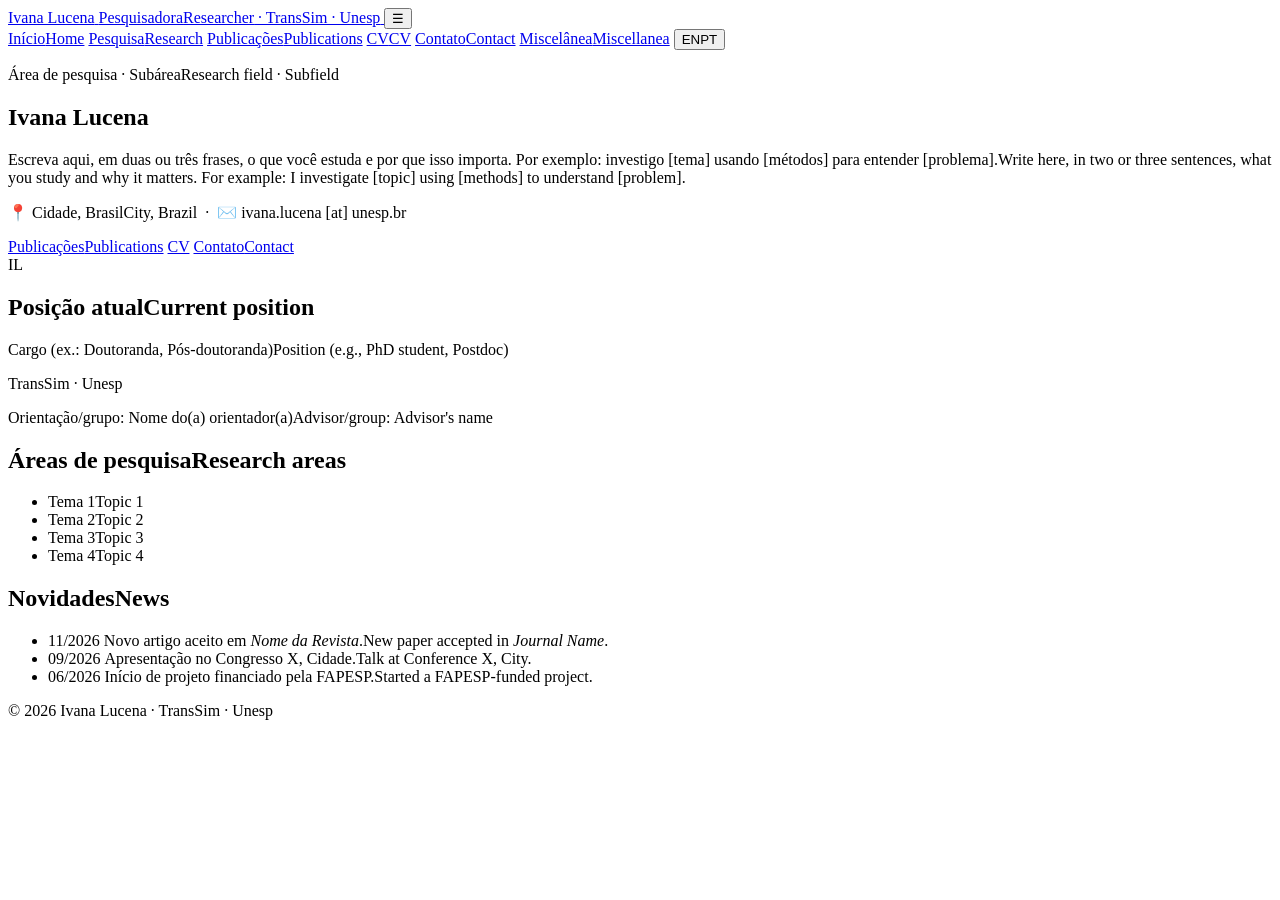
==== index.html @ 4d0b565d "Add files via upload" ====
<!doctype html>
<html lang="pt-BR" data-lang="pt">
<head>
<meta charset="utf-8">
<meta name="viewport" content="width=device-width, initial-scale=1">
<title>Início · Ivana Lucena</title>
<meta name="description" content="Ivana Lucena — pesquisadora, TransSim · Unesp. Produção acadêmica, publicações e CV.">
<link rel="preconnect" href="https://fonts.googleapis.com">
<link rel="preconnect" href="https://fonts.gstatic.com" crossorigin>
<link href="https://fonts.googleapis.com/css2?family=Fraunces:opsz,wght@9..144,400;9..144,600&family=Inter:wght@400;500;600&display=swap" rel="stylesheet">
<link rel="stylesheet" href="assets/style.css">
<script>try{var l=localStorage.getItem("lang");if(l)document.documentElement.setAttribute("data-lang",l)}catch(e){}</script>
</head>
<body>
<header class="site-header">
  <div class="wrap header-inner">
    <a class="brand" href="index.html">
      <span class="brand-name">Ivana Lucena</span>
      <span class="brand-sub"><span lang="pt">Pesquisadora</span><span lang="en">Researcher</span> · TransSim · Unesp</span>
    </a>
    <button class="menu-btn" aria-label="Menu" aria-expanded="false">☰</button>
    <nav class="nav">
      <a href="index.html" class="active" aria-current="page"><span lang="pt">Início</span><span lang="en">Home</span></a>
<a href="pesquisa.html"><span lang="pt">Pesquisa</span><span lang="en">Research</span></a>
<a href="publicacoes.html"><span lang="pt">Publicações</span><span lang="en">Publications</span></a>
<a href="cv.html"><span lang="pt">CV</span><span lang="en">CV</span></a>
<a href="contato.html"><span lang="pt">Contato</span><span lang="en">Contact</span></a>
<a href="miscelanea.html"><span lang="pt">Miscelânea</span><span lang="en">Miscellanea</span></a>
      <button class="lang-btn" type="button" aria-label="Mudar idioma / Switch language"><span lang="pt">EN</span><span lang="en">PT</span></button>
    </nav>
  </div>
</header>
<main class="wrap">

<section class="hero">
  <div class="hero-text">
    <p class="eyebrow"><span lang="pt">Área de pesquisa · Subárea</span><span lang="en">Research field · Subfield</span></p>
    <h1>Ivana Lucena</h1>
    <p class="lead"><span lang="pt">Escreva aqui, em duas ou três frases, o que você estuda e por que isso importa. Por exemplo: investigo [tema] usando [métodos] para entender [problema].</span><span lang="en">Write here, in two or three sentences, what you study and why it matters. For example: I investigate [topic] using [methods] to understand [problem].</span></p>
    <p class="meta">📍 <span lang="pt">Cidade, Brasil</span><span lang="en">City, Brazil</span> &nbsp;·&nbsp; ✉️ <span class="email" data-u="ivana.lucena" data-d="unesp.br">ivana.lucena [at] unesp.br</span></p>
    <div class="actions">
      <a class="btn primary" href="publicacoes.html"><span lang="pt">Publicações</span><span lang="en">Publications</span></a>
      <a class="btn" href="cv.html">CV</a>
      <a class="btn" href="contato.html"><span lang="pt">Contato</span><span lang="en">Contact</span></a>
    </div>
  </div>
  <div class="hero-photo">
    <!-- Troque por <img src="assets/foto.jpg" alt="Ivana Lucena"> -->
    <div class="photo-placeholder" aria-label="Foto">IL</div>
  </div>
</section>

<section class="grid-2">
  <div class="card">
    <h2><span lang="pt">Posição atual</span><span lang="en">Current position</span></h2>
    <p class="strong"><span lang="pt">Cargo (ex.: Doutoranda, Pós-doutoranda)</span><span lang="en">Position (e.g., PhD student, Postdoc)</span></p>
    <p>TransSim · Unesp</p>
    <p class="muted"><span lang="pt">Orientação/grupo: Nome do(a) orientador(a)</span><span lang="en">Advisor/group: Advisor's name</span></p>
  </div>
  <div class="card">
    <h2><span lang="pt">Áreas de pesquisa</span><span lang="en">Research areas</span></h2>
    <ul class="tags"><li><span lang="pt">Tema 1</span><span lang="en">Topic 1</span></li><li><span lang="pt">Tema 2</span><span lang="en">Topic 2</span></li><li><span lang="pt">Tema 3</span><span lang="en">Topic 3</span></li><li><span lang="pt">Tema 4</span><span lang="en">Topic 4</span></li></ul>
  </div>
</section>

<section>
  <h2 class="section-title"><span lang="pt">Novidades</span><span lang="en">News</span></h2>
  <ul class="news">
    <li><time>11/2026</time> <span lang="pt">Novo artigo aceito em <em>Nome da Revista</em>.</span><span lang="en">New paper accepted in <em>Journal Name</em>.</span></li>
    <li><time>09/2026</time> <span lang="pt">Apresentação no Congresso X, Cidade.</span><span lang="en">Talk at Conference X, City.</span></li>
    <li><time>06/2026</time> <span lang="pt">Início de projeto financiado pela FAPESP.</span><span lang="en">Started a FAPESP-funded project.</span></li>
  </ul>
</section>

</main>
<footer class="site-footer">
  <div class="wrap">© 2026 Ivana Lucena · TransSim · Unesp</div>
</footer>
<script src="assets/main.js"></script>
</body>
</html>
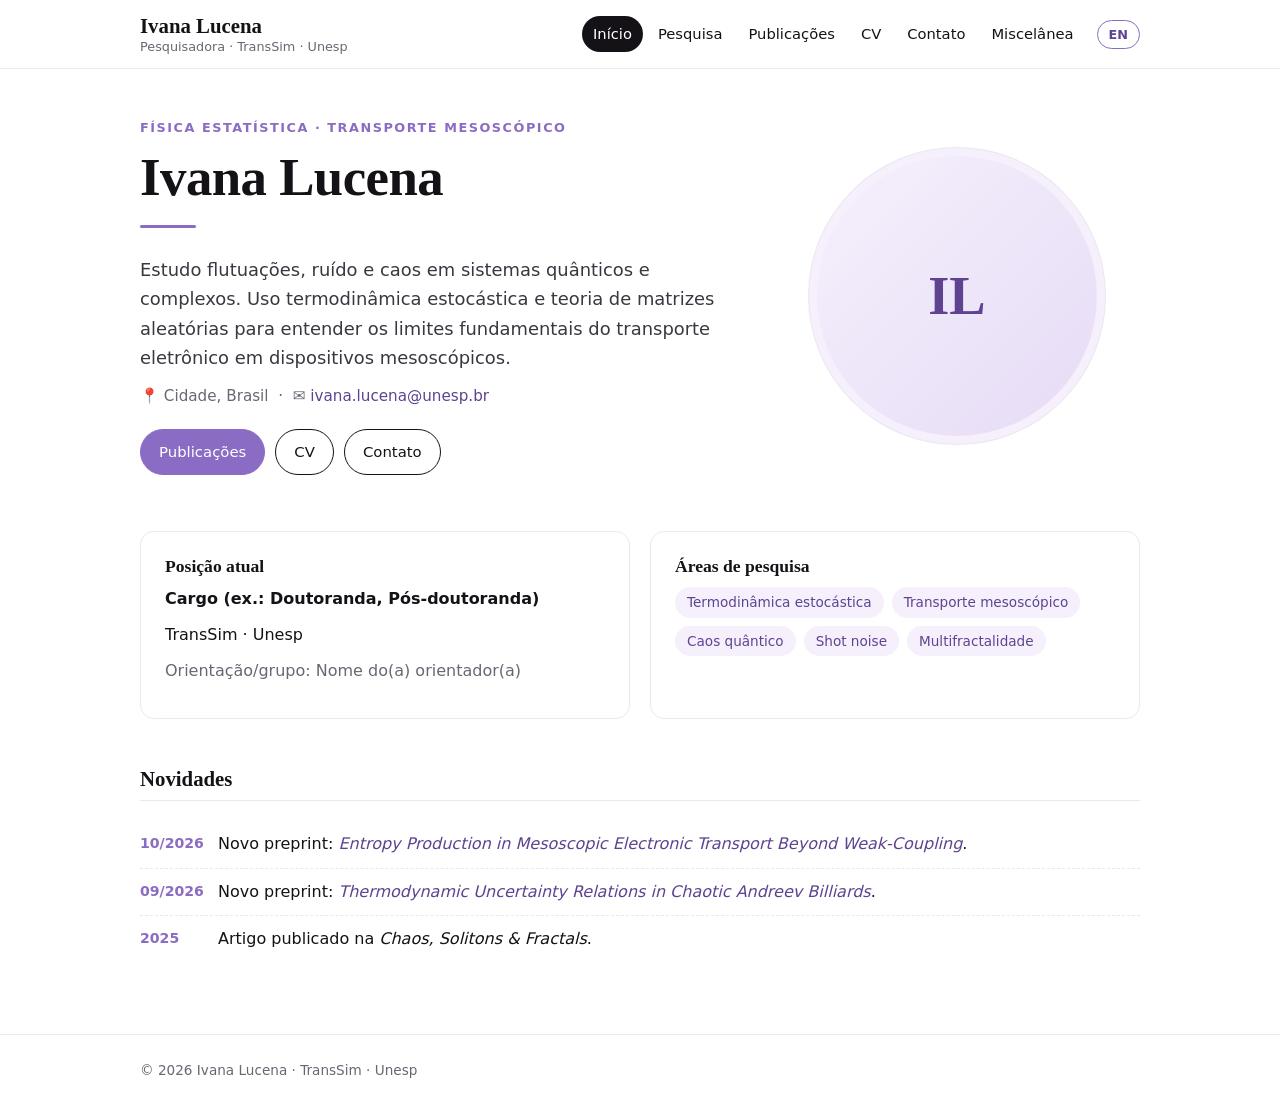
==== commit b8a0e9f8: "Add files via upload" ====
--- a/index.html
+++ b/index.html
@@ -34,9 +34,9 @@
 
 <section class="hero">
   <div class="hero-text">
-    <p class="eyebrow"><span lang="pt">Área de pesquisa · Subárea</span><span lang="en">Research field · Subfield</span></p>
+    <p class="eyebrow"><span lang="pt">Física Estatística · Transporte Mesoscópico</span><span lang="en">Statistical Physics · Mesoscopic Transport</span></p>
     <h1>Ivana Lucena</h1>
-    <p class="lead"><span lang="pt">Escreva aqui, em duas ou três frases, o que você estuda e por que isso importa. Por exemplo: investigo [tema] usando [métodos] para entender [problema].</span><span lang="en">Write here, in two or three sentences, what you study and why it matters. For example: I investigate [topic] using [methods] to understand [problem].</span></p>
+    <p class="lead"><span lang="pt">Estudo flutuações, ruído e caos em sistemas quânticos e complexos. Uso termodinâmica estocástica e teoria de matrizes aleatórias para entender os limites fundamentais do transporte eletrônico em dispositivos mesoscópicos.</span><span lang="en">I study fluctuations, noise and chaos in quantum and complex systems. I use stochastic thermodynamics and random matrix theory to understand the fundamental limits of electronic transport in mesoscopic devices.</span></p>
     <p class="meta">📍 <span lang="pt">Cidade, Brasil</span><span lang="en">City, Brazil</span> &nbsp;·&nbsp; ✉️ <span class="email" data-u="ivana.lucena" data-d="unesp.br">ivana.lucena [at] unesp.br</span></p>
     <div class="actions">
       <a class="btn primary" href="publicacoes.html"><span lang="pt">Publicações</span><span lang="en">Publications</span></a>
@@ -59,16 +59,16 @@
   </div>
   <div class="card">
     <h2><span lang="pt">Áreas de pesquisa</span><span lang="en">Research areas</span></h2>
-    <ul class="tags"><li><span lang="pt">Tema 1</span><span lang="en">Topic 1</span></li><li><span lang="pt">Tema 2</span><span lang="en">Topic 2</span></li><li><span lang="pt">Tema 3</span><span lang="en">Topic 3</span></li><li><span lang="pt">Tema 4</span><span lang="en">Topic 4</span></li></ul>
+    <ul class="tags"><li><span lang="pt">Termodinâmica estocástica</span><span lang="en">Stochastic thermodynamics</span></li><li><span lang="pt">Transporte mesoscópico</span><span lang="en">Mesoscopic transport</span></li><li><span lang="pt">Caos quântico</span><span lang="en">Quantum chaos</span></li><li>Shot noise</li><li><span lang="pt">Multifractalidade</span><span lang="en">Multifractality</span></li></ul>
   </div>
 </section>
 
 <section>
   <h2 class="section-title"><span lang="pt">Novidades</span><span lang="en">News</span></h2>
   <ul class="news">
-    <li><time>11/2026</time> <span lang="pt">Novo artigo aceito em <em>Nome da Revista</em>.</span><span lang="en">New paper accepted in <em>Journal Name</em>.</span></li>
-    <li><time>09/2026</time> <span lang="pt">Apresentação no Congresso X, Cidade.</span><span lang="en">Talk at Conference X, City.</span></li>
-    <li><time>06/2026</time> <span lang="pt">Início de projeto financiado pela FAPESP.</span><span lang="en">Started a FAPESP-funded project.</span></li>
+    <li><time>10/2026</time> <span lang="pt">Novo preprint: <a href="https://arxiv.org/abs/2610.12652" target="_blank" rel="noopener"><em>Entropy Production in Mesoscopic Electronic Transport Beyond Weak-Coupling</em></a>.</span><span lang="en">New preprint: <a href="https://arxiv.org/abs/2610.12652" target="_blank" rel="noopener"><em>Entropy Production in Mesoscopic Electronic Transport Beyond Weak-Coupling</em></a>.</span></li>
+    <li><time>09/2026</time> <span lang="pt">Novo preprint: <a href="https://arxiv.org/abs/2609.27065" target="_blank" rel="noopener"><em>Thermodynamic Uncertainty Relations in Chaotic Andreev Billiards</em></a>.</span><span lang="en">New preprint: <a href="https://arxiv.org/abs/2609.27065" target="_blank" rel="noopener"><em>Thermodynamic Uncertainty Relations in Chaotic Andreev Billiards</em></a>.</span></li>
+    <li><time>2025</time> <span lang="pt">Artigo publicado na <em>Chaos, Solitons &amp; Fractals</em>.</span><span lang="en">Paper published in <em>Chaos, Solitons &amp; Fractals</em>.</span></li>
   </ul>
 </section>
 
--- a/assets/style.css
+++ b/assets/style.css
@@ -0,0 +1,136 @@
+/* ===== Cores — troque aqui para mudar o site inteiro ===== */
+:root{
+  --bg:#ffffff;
+  --ink:#141216;        /* preto */
+  --muted:#6b6672;
+  --line:#ebe6f2;
+  --accent:#8b6cc4;     /* roxo delicado */
+  --accent-dark:#5e4391;
+  --accent-soft:#f5f0fc;
+  --radius:14px;
+  --serif:"Fraunces",Georgia,serif;
+  --sans:"Inter",system-ui,-apple-system,"Segoe UI",sans-serif;
+}
+*{box-sizing:border-box}
+html{scroll-behavior:smooth}
+body{margin:0;background:var(--bg);color:var(--ink);font:16px/1.65 var(--sans);-webkit-font-smoothing:antialiased}
+a{color:var(--accent-dark);text-decoration:none}
+a:hover{text-decoration:underline}
+.wrap{max-width:1040px;margin:0 auto;padding:0 20px}
+main.wrap{padding-top:48px;padding-bottom:72px}
+
+/* idiomas */
+html[data-lang="pt"] [lang="en"], html[data-lang="en"] [lang="pt"]{display:none}
+
+/* header */
+.site-header{position:sticky;top:0;z-index:10;background:rgba(255,255,255,.92);backdrop-filter:blur(8px);border-bottom:1px solid var(--line)}
+.header-inner{display:flex;align-items:center;justify-content:space-between;gap:16px;min-height:68px}
+.brand{display:flex;flex-direction:column;color:var(--ink);line-height:1.2}
+.brand:hover{text-decoration:none}
+.brand-name{font-family:var(--serif);font-size:1.3rem;font-weight:600}
+.brand-sub{font-size:.8rem;color:var(--muted)}
+.nav{display:flex;align-items:center;gap:4px;flex-wrap:wrap}
+.nav a{color:var(--ink);padding:6px 11px;border-radius:999px;font-size:.92rem;font-weight:500}
+.nav a:hover{background:var(--accent-soft);text-decoration:none}
+.nav a.active{background:var(--ink);color:#fff}
+.lang-btn{margin-left:8px;border:1px solid var(--accent);background:#fff;color:var(--accent-dark);font:600 .8rem var(--sans);padding:6px 11px;border-radius:999px;cursor:pointer}
+.lang-btn:hover{background:var(--accent);color:#fff}
+.menu-btn{display:none;border:0;background:none;font-size:1.5rem;cursor:pointer;color:var(--ink)}
+
+/* tipografia */
+h1,h2,h3{font-family:var(--serif);font-weight:600;line-height:1.2;margin:0 0 .5em}
+h1{font-size:clamp(2.2rem,5vw,3.3rem);letter-spacing:-.01em}
+h2{font-size:1.3rem}
+h3{font-size:1.35rem}
+h4{font:600 .78rem var(--sans);text-transform:uppercase;letter-spacing:.08em;color:var(--muted);margin:1.2em 0 .4em}
+p{margin:0 0 .6em}
+.eyebrow{font-size:.8rem;font-weight:600;letter-spacing:.12em;text-transform:uppercase;color:var(--accent);margin-bottom:.6em}
+.lead{font-size:1.12rem;color:#3b3740;max-width:62ch}
+.muted{color:var(--muted)}
+.strong{font-weight:600}
+.meta{color:var(--muted);font-size:.95rem}
+.section-title{border-bottom:1px solid var(--line);padding-bottom:.4em;margin:48px 0 20px}
+
+/* hero */
+.hero{display:grid;grid-template-columns:1.6fr 1fr;gap:48px;align-items:center;margin-bottom:56px}
+.hero h1::after{content:"";display:block;width:56px;height:3px;background:var(--accent);border-radius:3px;margin-top:16px}
+.hero-photo{display:flex;justify-content:center}
+.hero-photo img,.photo-placeholder{width:min(280px,100%);aspect-ratio:1;border-radius:50%;object-fit:cover;box-shadow:0 0 0 8px var(--accent-soft),0 0 0 9px var(--line)}
+.photo-placeholder{display:grid;place-items:center;background:linear-gradient(135deg,var(--accent-soft),#e6dcf6);font:600 3.4rem var(--serif);color:var(--accent-dark)}
+
+/* botões */
+.actions{display:flex;flex-wrap:wrap;gap:10px;margin-top:20px}
+.btn{display:inline-block;padding:10px 18px;border:1px solid var(--ink);border-radius:999px;color:var(--ink);font-weight:500;font-size:.93rem;transition:.15s}
+.btn:hover{background:var(--ink);color:#fff;text-decoration:none}
+.btn.primary{background:var(--accent);border-color:var(--accent);color:#fff}
+.btn.primary:hover{background:var(--accent-dark);border-color:var(--accent-dark)}
+
+/* cards */
+.grid-2{display:grid;grid-template-columns:repeat(2,1fr);gap:20px}
+.card{border:1px solid var(--line);border-radius:var(--radius);padding:24px;background:#fff}
+.card h2{font-size:1.1rem}
+.card h2:not(:first-child){margin-top:1.2em}
+.tags{list-style:none;padding:0;margin:10px 0 0;display:flex;flex-wrap:wrap;gap:8px}
+.tags li{background:var(--accent-soft);color:var(--accent-dark);padding:4px 12px;border-radius:999px;font-size:.85rem;font-weight:500}
+
+/* novidades */
+.news{list-style:none;padding:0;margin:0}
+.news li{padding:10px 0;border-bottom:1px dashed var(--line);display:flex;gap:14px}
+.news li:last-child{border-bottom:0}
+.news time{flex:0 0 64px;color:var(--accent);font-weight:600;font-size:.88rem;padding-top:1px}
+
+/* páginas internas */
+.page-head{margin-bottom:36px}
+.pillar{display:grid;grid-template-columns:72px 1fr;gap:16px;padding:28px 0;border-top:1px solid var(--line)}
+.pillar-num{font:600 2.2rem var(--serif);color:var(--accent)}
+.bullets{margin:0;padding-left:1.2em}
+.bullets li::marker{color:var(--accent)}
+.bullets.small{font-size:.93rem}
+
+/* publicações */
+.metrics{display:flex;gap:16px;flex-wrap:wrap;margin:20px 0 4px}
+.metric{border:1px solid var(--line);border-radius:var(--radius);padding:14px 22px;min-width:120px}
+.metric .num{display:block;font:600 1.8rem var(--serif);color:var(--accent-dark)}
+.metric .lbl{font-size:.82rem;color:var(--muted)}
+.pub-tools{display:flex;flex-wrap:wrap;gap:12px;align-items:center;margin-bottom:8px}
+#pub-search{flex:1 1 220px;padding:10px 14px;border:1px solid var(--line);border-radius:999px;font:inherit}
+#pub-search:focus{outline:2px solid var(--accent);border-color:transparent}
+.filters{display:flex;flex-wrap:wrap;gap:6px}
+.chip{border:1px solid var(--line);background:#fff;border-radius:999px;padding:6px 13px;font:500 .85rem var(--sans);cursor:pointer;color:var(--ink)}
+.chip.on{background:var(--ink);color:#fff;border-color:var(--ink)}
+.year{font-size:1.6rem;color:var(--accent);margin:40px 0 8px}
+.pub{padding:16px 0 16px 18px;border-left:2px solid var(--line);margin-bottom:6px;transition:.15s}
+.pub:hover{border-left-color:var(--accent)}
+.pub-title{font-weight:600;font-size:1.03rem}
+.pub-authors{color:#3b3740;font-size:.93rem}
+.pub-venue{font-style:italic;color:var(--muted);font-size:.93rem}
+.pub-link{font-size:.85rem;font-weight:600}
+.badge{display:inline-block;vertical-align:middle;margin-left:6px;font:600 .7rem var(--sans);text-transform:uppercase;letter-spacing:.05em;background:var(--accent-soft);color:var(--accent-dark);padding:2px 8px;border-radius:999px}
+
+/* CV */
+.timeline{list-style:none;padding:0;margin:0}
+.tl-item{display:grid;grid-template-columns:150px 1fr;gap:20px;padding:12px 0;border-bottom:1px dashed var(--line)}
+.tl-item p{margin:0}
+.tl-when{color:var(--accent);font-weight:600;font-size:.9rem}
+.link-list{list-style:none;padding:0;margin:0}
+.link-list li{padding:6px 0}
+
+/* footer */
+.site-footer{border-top:1px solid var(--line);padding:24px 0;color:var(--muted);font-size:.85rem}
+
+/* celular */
+@media (max-width:820px){
+  .menu-btn{display:block}
+  .nav{display:none;position:absolute;top:68px;left:0;right:0;background:#fff;border-bottom:1px solid var(--line);flex-direction:column;align-items:stretch;padding:10px 16px 16px}
+  .nav.open{display:flex}
+  .nav a{padding:10px 12px}
+  .lang-btn{margin:8px 0 0;align-self:flex-start}
+  .hero{grid-template-columns:1fr;gap:28px}
+  .hero-photo{order:-1;justify-content:flex-start}
+  .hero-photo img,.photo-placeholder{width:140px;font-size:2rem}
+  .grid-2{grid-template-columns:1fr}
+  .tl-item{grid-template-columns:1fr;gap:2px}
+  .pillar{grid-template-columns:1fr;gap:0}
+  main.wrap{padding-top:32px}
+  .wrap{padding:0 16px}
+}
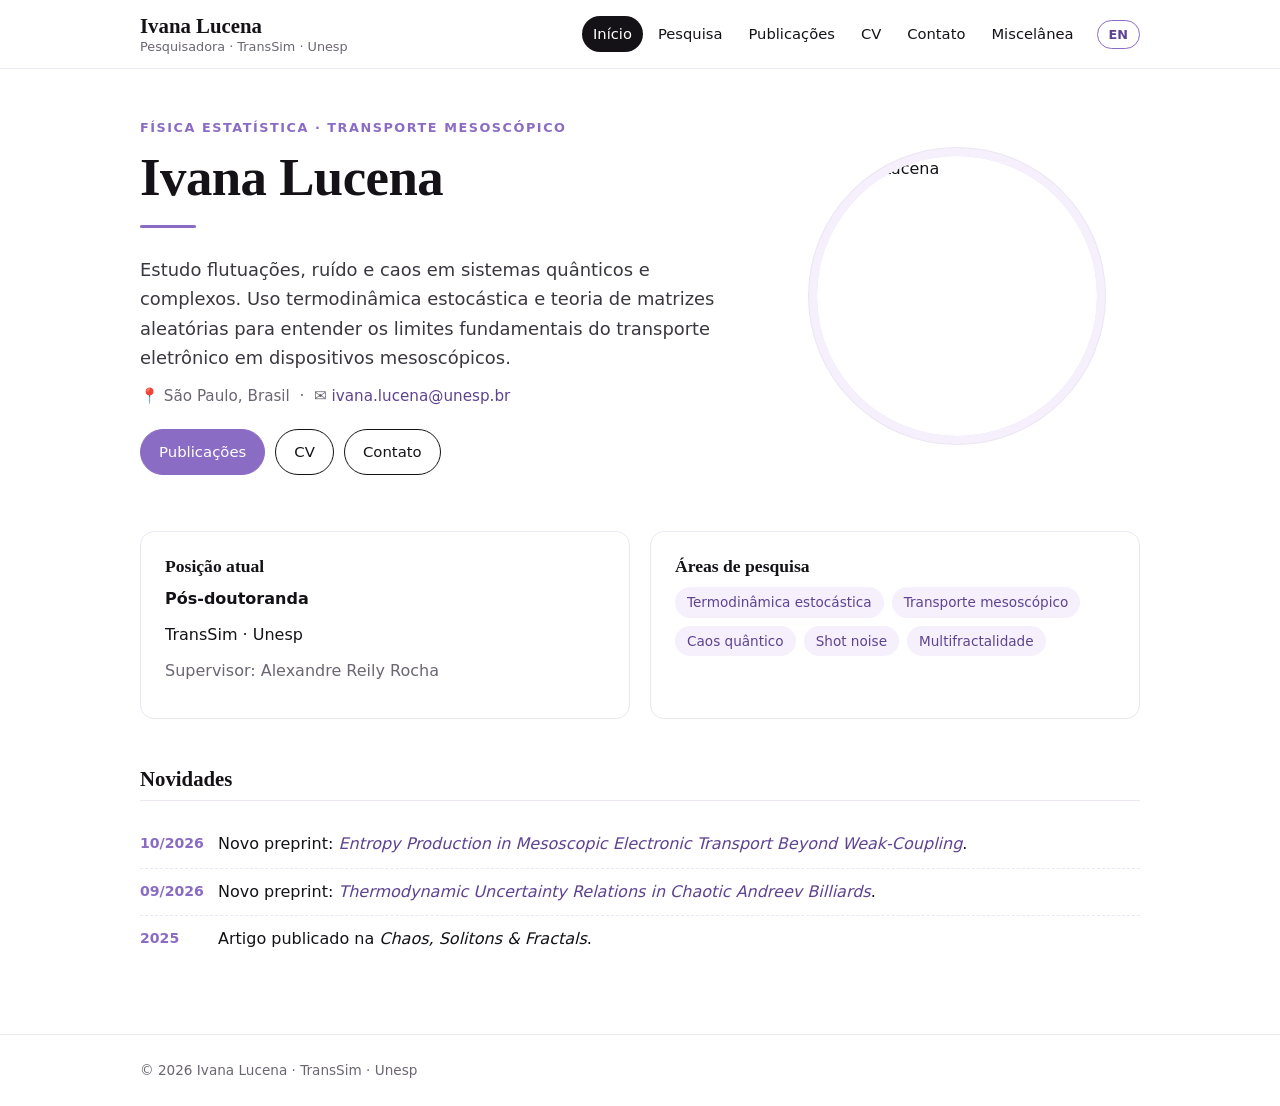
==== commit 41d111bc: "Add files via upload" ====
--- a/index.html
+++ b/index.html
@@ -37,7 +37,7 @@
     <p class="eyebrow"><span lang="pt">Física Estatística · Transporte Mesoscópico</span><span lang="en">Statistical Physics · Mesoscopic Transport</span></p>
     <h1>Ivana Lucena</h1>
     <p class="lead"><span lang="pt">Estudo flutuações, ruído e caos em sistemas quânticos e complexos. Uso termodinâmica estocástica e teoria de matrizes aleatórias para entender os limites fundamentais do transporte eletrônico em dispositivos mesoscópicos.</span><span lang="en">I study fluctuations, noise and chaos in quantum and complex systems. I use stochastic thermodynamics and random matrix theory to understand the fundamental limits of electronic transport in mesoscopic devices.</span></p>
-    <p class="meta">📍 <span lang="pt">Cidade, Brasil</span><span lang="en">City, Brazil</span> &nbsp;·&nbsp; ✉️ <span class="email" data-u="ivana.lucena" data-d="unesp.br">ivana.lucena [at] unesp.br</span></p>
+    <p class="meta">📍 São Paulo, <span lang="pt">Brasil</span><span lang="en">Brazil</span> &nbsp;·&nbsp; ✉️ <span class="email" data-u="ivana.lucena" data-d="unesp.br">ivana.lucena [at] unesp.br</span></p>
     <div class="actions">
       <a class="btn primary" href="publicacoes.html"><span lang="pt">Publicações</span><span lang="en">Publications</span></a>
       <a class="btn" href="cv.html">CV</a>
@@ -46,16 +46,16 @@
   </div>
   <div class="hero-photo">
     <!-- Troque por <img src="assets/foto.jpg" alt="Ivana Lucena"> -->
-    <div class="photo-placeholder" aria-label="Foto">IL</div>
+    <img src="assets/foto.jpg" alt="Ivana Lucena" width="280" height="280">
   </div>
 </section>
 
 <section class="grid-2">
   <div class="card">
     <h2><span lang="pt">Posição atual</span><span lang="en">Current position</span></h2>
-    <p class="strong"><span lang="pt">Cargo (ex.: Doutoranda, Pós-doutoranda)</span><span lang="en">Position (e.g., PhD student, Postdoc)</span></p>
+    <p class="strong"><span lang="pt">Pós-doutoranda</span><span lang="en">Postdoctoral Researcher</span></p>
     <p>TransSim · Unesp</p>
-    <p class="muted"><span lang="pt">Orientação/grupo: Nome do(a) orientador(a)</span><span lang="en">Advisor/group: Advisor's name</span></p>
+    <p class="muted"><span lang="pt">Supervisor: Alexandre Reily Rocha</span><span lang="en">Supervisor: Alexandre Reily Rocha</span></p>
   </div>
   <div class="card">
     <h2><span lang="pt">Áreas de pesquisa</span><span lang="en">Research areas</span></h2>
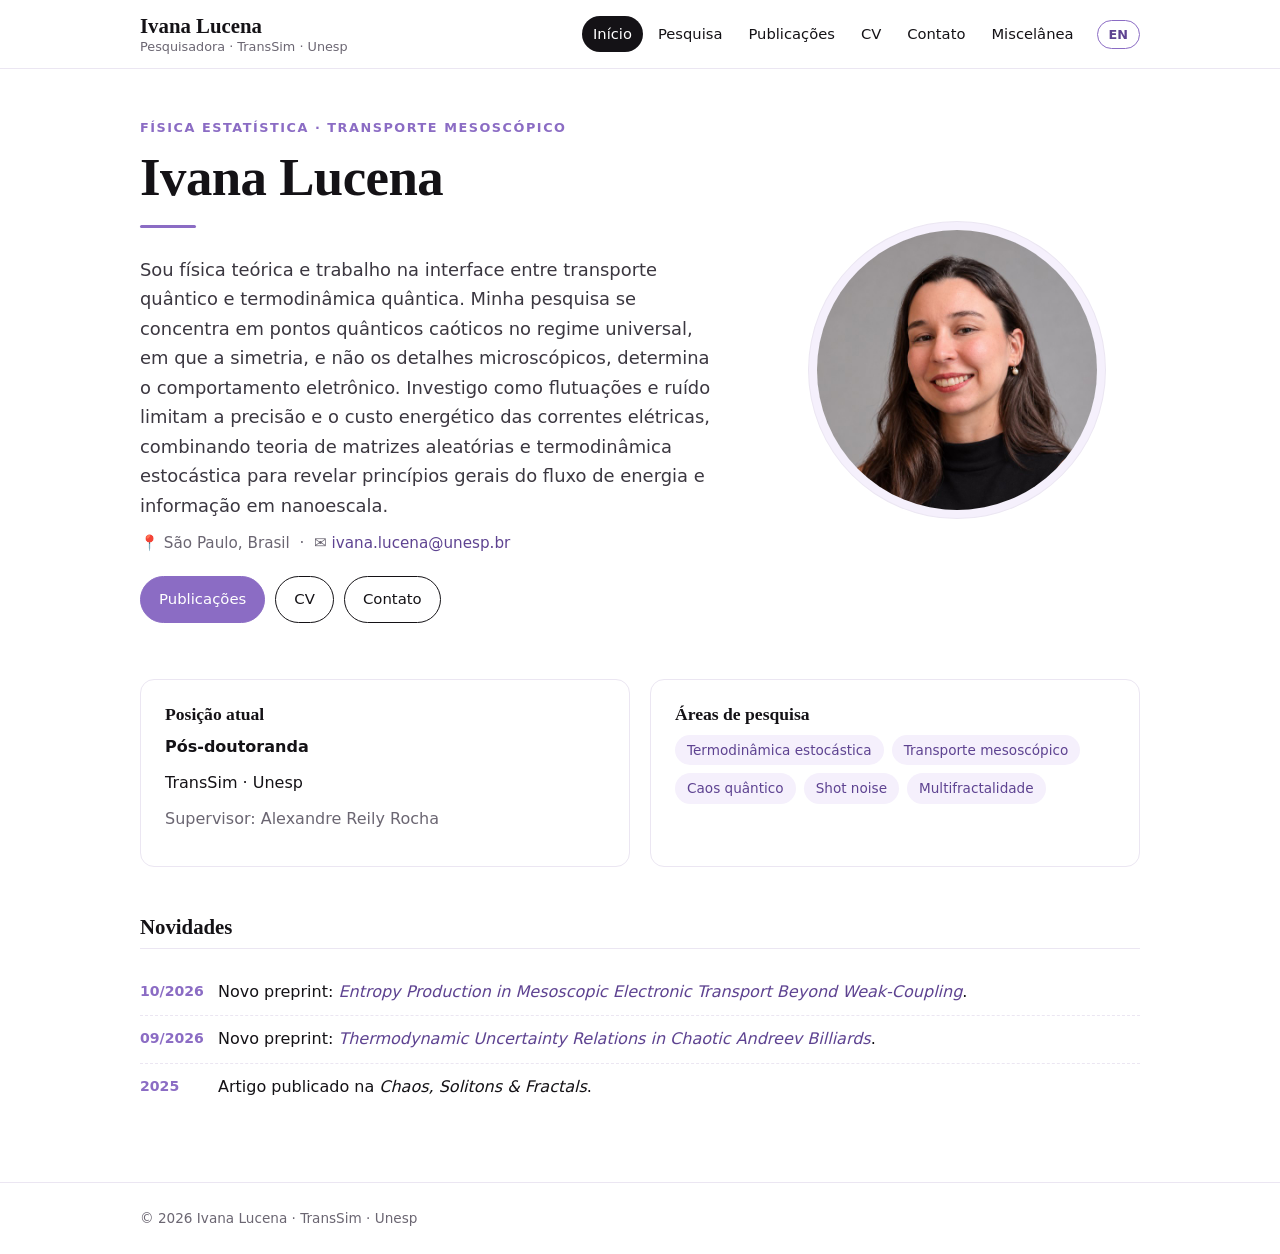
==== commit d69a5953: "Add files via upload" ====
--- a/index.html
+++ b/index.html
@@ -36,7 +36,7 @@
   <div class="hero-text">
     <p class="eyebrow"><span lang="pt">Física Estatística · Transporte Mesoscópico</span><span lang="en">Statistical Physics · Mesoscopic Transport</span></p>
     <h1>Ivana Lucena</h1>
-    <p class="lead"><span lang="pt">Estudo flutuações, ruído e caos em sistemas quânticos e complexos. Uso termodinâmica estocástica e teoria de matrizes aleatórias para entender os limites fundamentais do transporte eletrônico em dispositivos mesoscópicos.</span><span lang="en">I study fluctuations, noise and chaos in quantum and complex systems. I use stochastic thermodynamics and random matrix theory to understand the fundamental limits of electronic transport in mesoscopic devices.</span></p>
+    <p class="lead"><span lang="pt">Sou física teórica e trabalho na interface entre transporte quântico e termodinâmica quântica. Minha pesquisa se concentra em pontos quânticos caóticos no regime universal, em que a simetria, e não os detalhes microscópicos, determina o comportamento eletrônico. Investigo como flutuações e ruído limitam a precisão e o custo energético das correntes elétricas, combinando teoria de matrizes aleatórias e termodinâmica estocástica para revelar princípios gerais do fluxo de energia e informação em nanoescala.</span><span lang="en">I am a theoretical physicist working at the interface of quantum transport and quantum thermodynamics. My research focuses on chaotic quantum dots in the universal regime, where symmetry, rather than microscopic detail, governs electronic behavior. I investigate how fluctuations and noise limit the precision and energy cost of electrical currents, combining random matrix theory and stochastic thermodynamics to uncover general principles of energy and information flow at the nanoscale.</span></p>
     <p class="meta">📍 São Paulo, <span lang="pt">Brasil</span><span lang="en">Brazil</span> &nbsp;·&nbsp; ✉️ <span class="email" data-u="ivana.lucena" data-d="unesp.br">ivana.lucena [at] unesp.br</span></p>
     <div class="actions">
       <a class="btn primary" href="publicacoes.html"><span lang="pt">Publicações</span><span lang="en">Publications</span></a>
--- a/assets/style.css
+++ b/assets/style.css
@@ -55,7 +55,7 @@
 .hero{display:grid;grid-template-columns:1.6fr 1fr;gap:48px;align-items:center;margin-bottom:56px}
 .hero h1::after{content:"";display:block;width:56px;height:3px;background:var(--accent);border-radius:3px;margin-top:16px}
 .hero-photo{display:flex;justify-content:center}
-.hero-photo img,.photo-placeholder{width:min(280px,100%);aspect-ratio:1;border-radius:50%;object-fit:cover;box-shadow:0 0 0 8px var(--accent-soft),0 0 0 9px var(--line)}
+.hero-photo img,.photo-placeholder{width:min(280px,100%);height:auto;aspect-ratio:1;border-radius:50%;object-fit:cover;box-shadow:0 0 0 8px var(--accent-soft),0 0 0 9px var(--line)}
 .photo-placeholder{display:grid;place-items:center;background:linear-gradient(135deg,var(--accent-soft),#e6dcf6);font:600 3.4rem var(--serif);color:var(--accent-dark)}
 
 /* botões */
